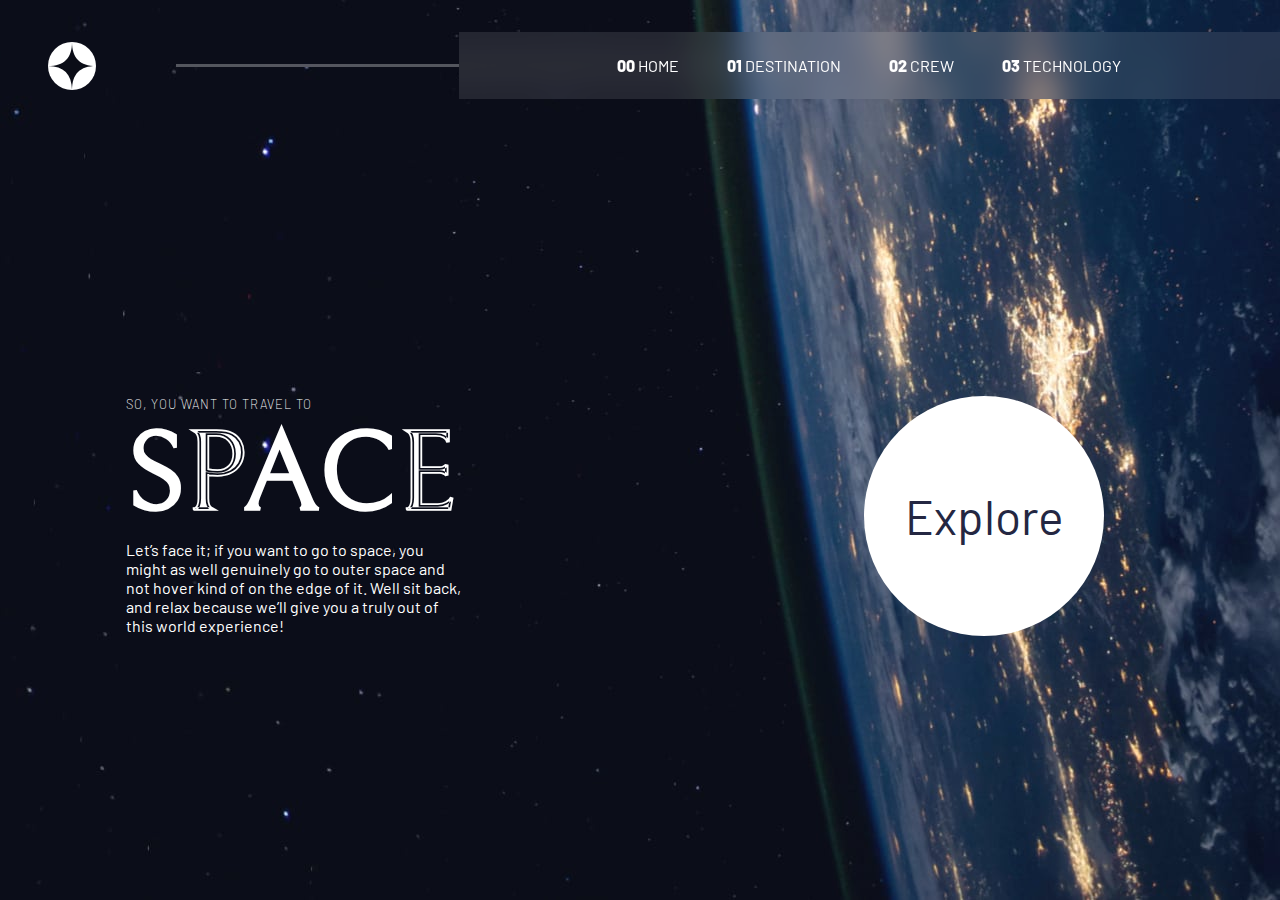
==== index.html @ d56100e8 "aa" ====
<!DOCTYPE html>
<html lang="en">
  <head>
    <meta charset="UTF-8" />
    <meta name="viewport" content="width=device-width, initial-scale=1.0" />

    <link rel="stylesheet" href="css/style.css" />
    <title>Space tourism website</title>
  </head>
  <body>
    <div class="container">
      <div class="header">
        <div class="logoDiv">
          <img src="./assets/shared/logo.svg" alt="" />
          <div class="weirdLine"></div>
        </div>
        <div class="menuDiv">
          <ol class="menu">
            <li>
              <a href="./index.html"><span>00</span> HOME</a>
            </li>
            <li>
              <a href="./destination.html"><span>01</span> DESTINATION</a>
            </li>
            <li>
              <a href="./crew.html"><span>02</span> CREW</a>
            </li>
            <li>
              <a href="./technology.html"><span>03</span> TECHNOLOGY</a>
            </li>
          </ol>
        </div>
      </div>
      <div class="body">
        <div class="bodyLeftSide">
          <div class="homeContent">
            <h4>SO, YOU WANT TO TRAVEL TO</h4>
            <h1>SPACE</h1>
            <p>
              Let’s face it; if you want to go to space, you might as well
              genuinely go to outer space and not hover kind of on the edge of
              it. Well sit back, and relax because we’ll give you a truly out of
              this world experience!
            </p>
          </div>
        </div>
        <div class="bodyRightSide">
          <p class="exploreBall">Explore</p>
        </div>
      </div>
    </div>
    <script src="script/js.js"></script>
  </body>
</html>
---- css/style.css ----
@import url("https://fonts.googleapis.com/css2?family=Barlow:wght@200;700&family=Bellefair&display=swap");

/* font-family: 'Barlow', sans-serif;
font-family: 'EB Garamond', serif;
font-family: 'Roboto Condensed', sans-serif;
 */
* {
  padding: 0;
  margin: 0;

  box-sizing: border-box;
}

body {
  height: 100vh;
  color: hsl(0, 0%, 100%);
}

.container {
  height: 100%;

  display: flex;
  flex-direction: column;
  background-image: url("background-home-desktop.jpg");
  background-size: cover;
  background-position: center;
}

/*     HEADER             */

.header {
  display: flex;
  align-items: center;
  justify-content: space-between;
  padding: 2rem 0 2rem 3rem;
  font-family: "Barlow", sans-serif;
}
.logoDiv {
  display: flex;
  align-items: center;
  flex: 1;
}
.weirdLine {
  background: hsl(0 0% 100% / 0.3);
  backdrop-filter: blur(2rem);
  height: 3px;
  position: absolute;

  width: 50%;
  margin-left: 10%;
}
.menuDiv {
  background: hsl(0 0% 100% / 0.1);
  backdrop-filter: blur(1rem);
  flex: 2;
  display: flex;
  align-items: center;
  justify-content: center;
}
.menu {
  display: flex;
  justify-content: space-between;

  gap: 3rem;
}

.menu li {
  padding: 1.5rem 0 1.5rem 0;
  list-style: none;
}
.menu li:hover {
  padding: 1.4rem 0 1.5rem 0;
  border-bottom: 2px solid white;
}
li {
  list-style: none;
}
span {
  font-weight: 800;
}
a {
  text-decoration: none;
  color: inherit;
}

/* END HEADER */

/*  BODY */

.body {
  display: flex;
  height: 100%;
  justify-content: center;
  align-items: center;
  padding: 0 0rem 0 6rem;
  font-family: "Barlow", sans-serif;
}
.bodyLeftSide {
  flex: 1;
  display: flex;

  align-items: center;
  justify-content: center;
}
.homeContent {
  display: flex;
  flex-direction: column;
  align-items: left;
  padding-left: 5%;
}
h4 {
  font-size: 0.8rem;
  font-weight: 200;
  letter-spacing: 1px;
}
h1 {
  font-size: 7rem;
  font-family: "Bellefair", serif;
}
.bodyLeftSide p {
  width: 100%;
  padding-right: 40%;
}

.bodyRightSide {
  flex: 1;
  display: flex;
  flex-direction: column;
  justify-content: center;

  align-items: center;

  height: 100%;
}

.exploreBall {
  border-radius: 50%;
  background-color: white;
  font-family: "Barlow", sans-serif;
  color: hsl(234, 29%, 20%);
  width: 15rem;
  height: 15rem;
  display: flex;
  align-items: center;
  justify-content: center;
  font-size: 3rem;
}

/*  Content titles */
.contentTitle {
  padding-left: 6rem;
  display: flex;
  justify-content: flex-start;
  font-family: "Barlow", sans-serif;
}
.titleNumber {
  font-weight: 200;
}
/*    Destination only Styles */

.destination-container {
  height: 100%;

  display: flex;
  flex-direction: column;
  background-image: url("background-destination-desktop.jpg");
  background-size: cover;
  background-position: center;
  background-repeat: no-repeat;
}

#planetImg {
  animation: rotateImage 25s linear infinite; /* Adjust duration as needed */
  height: 330px;
}
@keyframes rotateImage {
  0% {
    transform: rotate(0deg);
  }
  100% {
    transform: rotate(360deg);
  }
}
.planetInfo {
  display: flex;
  flex-direction: column;
  width: 80%;
}
.destinations {
  display: flex;
  gap: 5%;
}
.destinations li {
  padding-bottom: 2px;
}
.destinations li:hover {
  padding-bottom: 0;
  border-bottom: 2px solid white;
}
.planetInfo p {
  width: 60%;
  font-size: 12px;
}

.distTravel {
  display: flex;

  margin-top: 2rem;
  gap: 7%;
}
.stats {
  display: flex;
  flex-direction: column;
}
h3 {
  font-size: 2rem;
}

/* Crew only style */
.crew-container {
  height: 100%;

  display: flex;
  flex-direction: column;
  background-image: url("background-crew-desktop.jpg");

  background-size: cover;
  background-position: center;
}
.crewInfo {
  display: flex;
  flex-direction: column;
  justify-content: center;
  flex: 1;
  gap: 1rem;
}
.crewJob {
  font-size: 1.5rem;
  font-family: "Bellefair", serif;
}
.crewName {
  font-size: 6rem;
}

.crewPhoto {
  flex: 1;
  width: 100%;
  background-image: url("../assets/crew/image-douglas-hurley.png");
  background-repeat: no-repeat;
}

.crewOptions {
  display: flex;
  justify-content: space-around;
  padding-right: 50%;
}

.crewOptions li:hover {
  background-color: white;
}
.crewBtn {
  height: 1rem;
  width: 1rem;
  border: none;
  border-radius: 50%;
  background-color: rgb(59, 58, 58);
}

/* Tech only style */

.tech-container {
  height: 100%;

  display: flex;
  flex-direction: column;
  background-image: url("../assets/technology/background-technology-desktop.jpg");
  background-size: cover;
  background-position: center;
}

.techDiv {
  display: flex;
  gap: 5%;
}
.techName {
  font-size: 4rem;
}

.techOptions {
  display: flex;
  flex-direction: column;
  justify-content: center;
  gap: 5%;
}

.techBtn {
  color: white;
  font-size: 1rem;
  height: 4rem;
  width: 4rem;
  border-radius: 50%;
  border-style: none;
  border: 0.5px solid rgba(77, 75, 75, 0.331);
  background: hsla(0, 3%, 6%, 0.3);
  backdrop-filter: blur(2rem);
  font-family: "Barlow", sans-serif;
}
.techBtn:hover {
  background-color: white;
  color: black;
}
.techPhoto {
  height: 100%;
  width: 100%;

  display: flex;

  justify-content: flex-end;
}
.techPhoto img {
  display: block;
  height: 80%;
  width: 70%;
}

.bodyRightSideTech {
  width: 50%;

  height: 100%;
}

/* Ipad */

@media screen and (max-width: 920px) {
  .container {
    background-image: url("../assets/home/background-home-tablet.jpg");
  }

  .weirdLine {
    height: 0;
  }
  .menu {
    font-weight: 800;
  }
  .menu li span {
    display: none;
  }
  .body {
    flex-direction: column;
    align-items: center;
    justify-content: center;
    padding: 0 15% 0 15%;
  }
  .homeContent {
    padding: 0;
    align-items: center;
    text-align: center;
  }
  .homeContent p {
    padding: 0 7rem 0 7rem;
  }
  .destination-container {
    background-image: url("../assets/destination/background-destination-tablet.jpg");
  }
  .planetInfo {
    align-items: center;
    justify-content: center;

    text-align: center;
  }
  .crew-container {
    background-image: url("../assets/crew/background-crew-tablet.jpg");
  }
  .bodyRightSide {
    width: 100%;
  }
  .crewInfo {
    text-align: center;
  }
  .bodyLeftSide p {
    padding-right: 0;
    padding: 0 7rem 0 7rem;
  }
  .crewOptions {
    padding: 0;
  }
  .bodyRightSideTech {
    order: -1;
    width: 100%;
    height: 40%;
  }
  .contentTitle h4 {
    font-size: 1.5rem;
  }
  .techPhoto {
    width: 100%;
    height: 100%;
  }
  .techPhoto img {
    width: 100%;
    height: 100%;
  }
  .techDiv {
    height: 100%;
    flex-direction: column;
    text-align: center;
    font-size: 1.1rem;
  }
  .techOptions {
    padding-top: 1rem;
    flex-direction: row;
  }
}
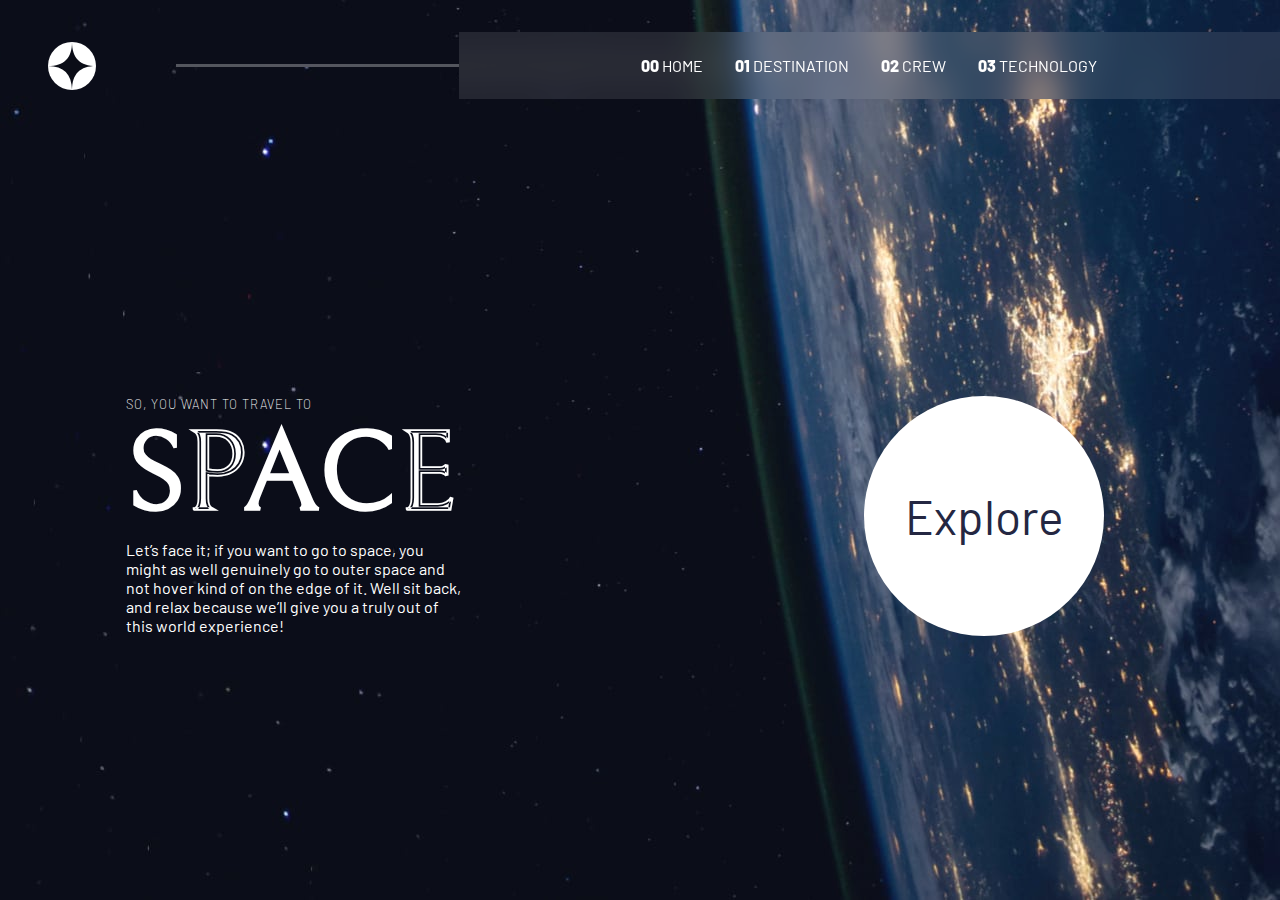
==== commit 9979d275: "alterei" ====
--- a/index.html
+++ b/index.html
@@ -51,4 +51,5 @@
     </div>
     <script src="script/js.js"></script>
   </body>
+  <!-- alterando para testar ssh -->
 </html>
--- a/css/style.css
+++ b/css/style.css
@@ -1,24 +1,20 @@
 @import url("https://fonts.googleapis.com/css2?family=Barlow:wght@200;700&family=Bellefair&display=swap");
 
-/* font-family: 'Barlow', sans-serif;
-font-family: 'EB Garamond', serif;
-font-family: 'Roboto Condensed', sans-serif;
- */
 * {
   padding: 0;
   margin: 0;
 
   box-sizing: border-box;
 }
-
+/* 
 body {
   height: 100vh;
   color: hsl(0, 0%, 100%);
-}
+} */
 
 .container {
-  height: 100%;
-
+  height: 100vh;
+  color: hsl(0, 0%, 100%);
   display: flex;
   flex-direction: column;
   background-image: url("background-home-desktop.jpg");
@@ -61,7 +57,7 @@
   display: flex;
   justify-content: space-between;
 
-  gap: 3rem;
+  gap: 2rem;
 }
 
 .menu li {
@@ -159,8 +155,8 @@
 /*    Destination only Styles */
 
 .destination-container {
-  height: 100%;
-
+  height: 100vh;
+  color: hsl(0, 0%, 100%);
   display: flex;
   flex-direction: column;
   background-image: url("background-destination-desktop.jpg");
@@ -171,7 +167,7 @@
 
 #planetImg {
   animation: rotateImage 25s linear infinite; /* Adjust duration as needed */
-  height: 330px;
+  height: 320px;
 }
 @keyframes rotateImage {
   0% {
@@ -218,8 +214,8 @@
 
 /* Crew only style */
 .crew-container {
-  height: 100%;
-
+  height: 100vh;
+  color: hsl(0, 0%, 100%);
   display: flex;
   flex-direction: column;
   background-image: url("background-crew-desktop.jpg");
@@ -269,8 +265,8 @@
 /* Tech only style */
 
 .tech-container {
-  height: 100%;
-
+  height: 100vh;
+  color: hsl(0, 0%, 100%);
   display: flex;
   flex-direction: column;
   background-image: url("../assets/technology/background-technology-desktop.jpg");
@@ -331,7 +327,7 @@
 
 /* Ipad */
 
-@media screen and (max-width: 920px) {
+@media screen and (min-width: 600px) and (max-width: 920px) {
   .container {
     background-image: url("../assets/home/background-home-tablet.jpg");
   }
@@ -359,6 +355,7 @@
   .homeContent p {
     padding: 0 7rem 0 7rem;
   }
+
   .destination-container {
     background-image: url("../assets/destination/background-destination-tablet.jpg");
   }
@@ -411,3 +408,113 @@
     flex-direction: row;
   }
 }
+@media screen and (max-width: 600px) {
+  .container {
+    background-image: url("../assets/home/background-home-mobile.jpg");
+  }
+
+  .weirdLine {
+    height: 0;
+  }
+  .menu {
+    font-weight: 800;
+  }
+  .menu li span {
+    display: none;
+  }
+  .header {
+    padding: 1px;
+    font-size: 2%;
+  }
+  .body {
+    flex-direction: column;
+    align-items: center;
+    justify-content: center;
+    padding: 0 2rem 0 2rem;
+  }
+  .homeContent {
+    padding: 0;
+    align-items: center;
+    text-align: center;
+  }
+  .bodyLeftSide {
+    align-items: center;
+  }
+  .bodyLeftSide p {
+    padding: 0;
+  }
+  .bodyRightSide {
+    justify-content: flex-start;
+  }
+  .destination-container {
+    background-image: url("../assets/destination/background-destination-mobile.jpg");
+  }
+  #planetImg {
+    animation: rotateImage 25s linear infinite; /* Adjust duration as needed */
+    height: 200px;
+  }
+  h1 {
+    font-size: 3rem;
+  }
+  h3 {
+    font-size: 1rem;
+  }
+  .crew-container {
+    background-image: url("../assets/crew/background-crew-mobile.jpg");
+  }
+  .crewName {
+    font-size: 2rem;
+  }
+  .bodyRightSideCrew {
+    order: -1;
+    width: 100%;
+  }
+  .destinations {
+    font-size: 12px;
+  }
+  .crewPhoto {
+    height: 100%;
+    background-size: contain;
+    background-position: center;
+
+    border-bottom: 1px solid gray;
+  }
+  .crewInfo {
+    text-align: center;
+    align-items: center;
+    justify-content: flex-start;
+    gap: 0.5rem;
+  }
+  .crewOptions {
+    order: -1;
+    padding: 0;
+    display: flex;
+    gap: 3rem;
+  }
+  .crewBtn {
+    background-color: grey;
+  }
+  .bodyRightSideTech {
+    order: -1;
+    padding: 2% 0 2%;
+    width: 100%;
+    height: 40%;
+  }
+  .techName {
+    font-size: 2rem;
+  }
+  .techPhoto {
+    width: 100%;
+  }
+  .techPhoto img {
+    width: 100%;
+    height: 100%;
+  }
+  .techDiv {
+    flex-direction: column;
+    text-align: center;
+  }
+  .techOptions {
+    flex-direction: row;
+  }
+}
